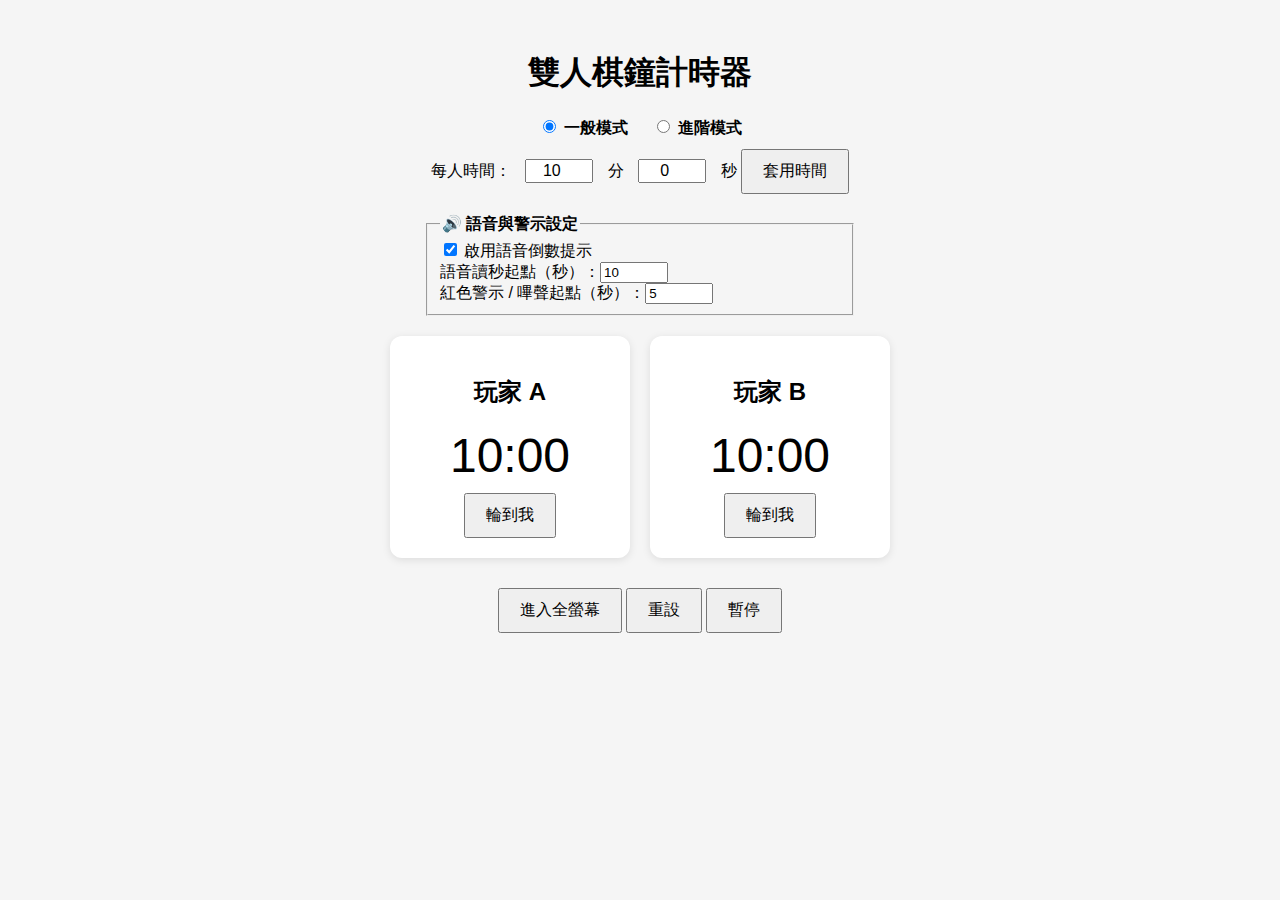
==== index.html @ cf53644a "Initial commit for chess clock timer" ====
<!DOCTYPE html>
<html lang="zh-Hant">
<head>
  <!-- SEO Meta Tags -->
  <meta name="keywords" content="棋鐘, 雙人計時器, 線上圍棋, 線上象棋, 雙人對局, chess clock, board game timer">
  <meta name="author" content="Miller-hub">
  <meta property="og:title" content="雙人棋鐘計時器 - 支援語音提示與加秒">
  <meta property="og:description" content="一款適用於圍棋、象棋與桌遊的雙人線上棋鐘工具，支援語音倒數提示、加秒設定與手機桌面使用。">
  <meta property="og:type" content="website">
  <meta property="og:url" content="https://miller-hub.github.io/chess-clock-timer/">
  <meta property="og:image" content="https://miller-hub.github.io/chess-clock-timer/cover.jpg">

  <meta charset="UTF-8" />
  <meta name="viewport" content="width=device-width, initial-scale=1.0" />
  <meta name="description" content="雙人棋鐘計時器，支援一般與進階模式，自訂分鐘與秒數時間，適用圍棋、象棋、桌遊對局。" />
  <title>雙人棋鐘計時器｜一般與進階模式</title>
  <link rel="stylesheet" href="style.css" />
</head>
<body>
  <div class="container">
    <h1>雙人棋鐘計時器</h1>

    <div class="mode-select">
      <label><input type="radio" name="mode" value="basic" checked onchange="setMode('basic')"> 一般模式</label>
      <label><input type="radio" name="mode" value="advanced" onchange="setMode('advanced')"> 進階模式</label>
    </div>

    <div class="setup">
      <label>每人時間：</label>
      <input type="number" id="startMinutes" value="10" min="0" max="60"> 分
      <input type="number" id="startSeconds" value="0" min="0" max="59"> 秒
      <button onclick="applyStartTime()">套用時間</button>
    </div>

    <div id="advanced-settings" style="display:none;">
      <label>每步加秒：</label>
      <input type="number" id="incrementSeconds" value="0" min="0" max="60"> 秒
    </div>

    <fieldset id="voice-settings" style="margin-top: 20px; text-align: left; max-width: 400px; margin-inline: auto;">
      <legend><strong>🔊 語音與警示設定</strong></legend>
      <label><input type="checkbox" id="enableVoice" checked> 啟用語音倒數提示</label><br/>
      <label>語音讀秒起點（秒）：<input type="number" id="voiceThreshold" value="10" min="1" max="60" style="width: 60px;"></label><br/>
      <label>紅色警示 / 嗶聲起點（秒）：<input type="number" id="alertThreshold" value="5" min="1" max="60" style="width: 60px;"></label>
    </fieldset>

    <div class="timers">
      <div class="player" id="player1">
        <h2>玩家 A</h2>
        <div class="time" id="time1">10:00</div>
        <button onclick="switchPlayer(1)">輪到我</button>
      </div>

      <div class="player" id="player2">
        <h2>玩家 B</h2>
        <div class="time" id="time2">10:00</div>
        <button onclick="switchPlayer(2)">輪到我</button>
      </div>
    </div>

    <div class="controls">
      <button onclick="toggleFullscreen()" id="fullscreenBtn">進入全螢幕</button>
      <button onclick="resetTimers()">重設</button>
      <button onclick="togglePause()" id="pauseBtn">暫停</button>
    </div>
  </div>

  
<script>
function toggleFullscreen() {
  const btn = document.getElementById("fullscreenBtn");
  if (!document.fullscreenElement) {
    document.documentElement.requestFullscreen().then(() => {
      btn.innerText = "離開全螢幕";
    });
  } else {
    document.exitFullscreen().then(() => {
      btn.innerText = "進入全螢幕";
    });
  }
}
</script>
<script src="script.js"></script>

</body>
</html>
---- style.css ----
body {
  font-family: sans-serif;
  background-color: #f5f5f5;
  margin: 0;
  padding: 0;
  text-align: center;
}

.container {
  padding: 30px;
}

.timers {
  display: flex;
  flex-wrap: wrap;
  justify-content: center;
  gap: 20px;
  margin-top: 20px;
}

.player {
  background-color: white;
  border-radius: 12px;
  box-shadow: 0 2px 8px rgba(0,0,0,0.1);
  padding: 20px;
  width: 200px;
}

.player.active {
  background-color: #d0f0ff;
  border: 2px solid #0077cc;
}

.time {
  font-size: 48px;
  margin: 10px 0;
}

.time.red {
  color: red;
  font-weight: bold;
  animation: flash 1s infinite;
}

@keyframes flash {
  0% { opacity: 1; }
  50% { opacity: 0.4; }
  100% { opacity: 1; }
}

button {
  padding: 10px 20px;
  font-size: 16px;
  cursor: pointer;
}

.controls {
  margin-top: 30px;
}

.setup {
  margin-bottom: 20px;
}

.setup input {
  width: 60px;
  font-size: 16px;
  text-align: center;
  margin: 0 10px;
}

.mode-select {
  margin: 10px 0;
}
.mode-select label {
  margin: 0 10px;
  font-weight: bold;
}
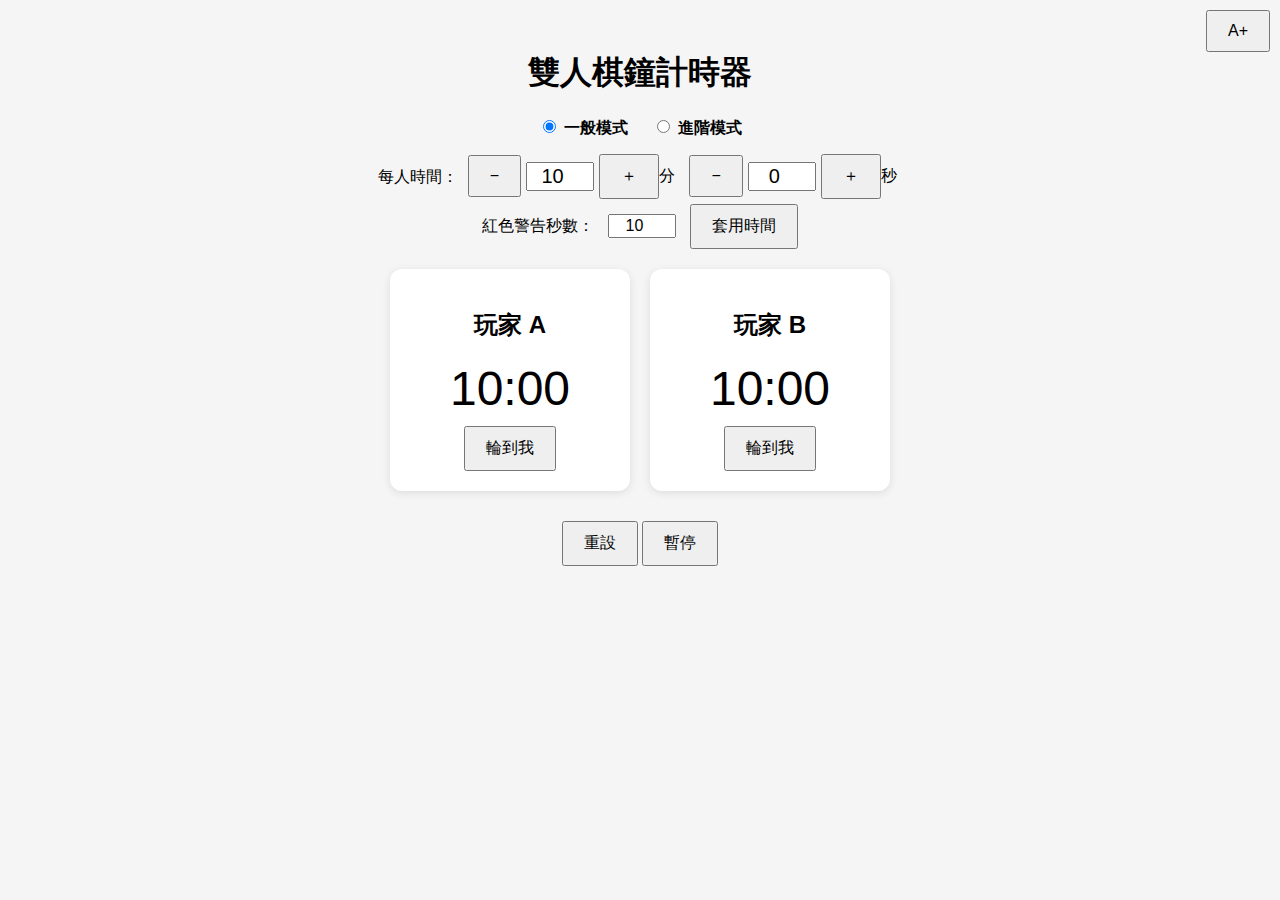
==== commit 699cfbc9: "btn" ====
--- a/index.html
+++ b/index.html
@@ -1,87 +1,253 @@
-
 <!DOCTYPE html>
 <html lang="zh-Hant">
 <head>
-  <!-- SEO Meta Tags -->
-  <meta name="keywords" content="棋鐘, 雙人計時器, 線上圍棋, 線上象棋, 雙人對局, chess clock, board game timer">
-  <meta name="author" content="Miller-hub">
-  <meta property="og:title" content="雙人棋鐘計時器 - 支援語音提示與加秒">
-  <meta property="og:description" content="一款適用於圍棋、象棋與桌遊的雙人線上棋鐘工具，支援語音倒數提示、加秒設定與手機桌面使用。">
-  <meta property="og:type" content="website">
-  <meta property="og:url" content="https://miller-hub.github.io/chess-clock-timer/">
-  <meta property="og:image" content="https://miller-hub.github.io/chess-clock-timer/cover.jpg">
-
   <meta charset="UTF-8" />
   <meta name="viewport" content="width=device-width, initial-scale=1.0" />
-  <meta name="description" content="雙人棋鐘計時器，支援一般與進階模式，自訂分鐘與秒數時間，適用圍棋、象棋、桌遊對局。" />
-  <title>雙人棋鐘計時器｜一般與進階模式</title>
-  <link rel="stylesheet" href="style.css" />
+  <title>雙人棋鐘計時器｜手機友善版</title>
+  <style>
+    body {
+      font-family: sans-serif;
+      background-color: #f5f5f5;
+      margin: 0;
+      padding: 0;
+      text-align: center;
+    }
+    .container {
+      padding: 30px;
+    }
+    .timers {
+      display: flex;
+      flex-wrap: wrap;
+      justify-content: center;
+      gap: 20px;
+      margin-top: 20px;
+    }
+    .player {
+      background-color: white;
+      border-radius: 12px;
+      box-shadow: 0 2px 8px rgba(0,0,0,0.1);
+      padding: 20px;
+      width: 200px;
+    }
+    .player.active {
+      background-color: #d0f0ff;
+      border: 2px solid #0077cc;
+    }
+    .time {
+      font-size: 48px;
+      margin: 10px 0;
+    }
+    .time.red {
+      color: red;
+      font-weight: bold;
+      animation: flash 1s infinite;
+    }
+    @keyframes flash {
+      0% { opacity: 1; }
+      50% { opacity: 0.4; }
+      100% { opacity: 1; }
+    }
+    button {
+      padding: 10px 20px;
+      font-size: 16px;
+      cursor: pointer;
+    }
+    .controls {
+      margin-top: 30px;
+    }
+    .setup {
+      margin-bottom: 20px;
+    }
+    .setup input {
+      width: 60px;
+      font-size: 16px;
+      text-align: center;
+      margin: 0 10px;
+    }
+    .input-group {
+      display: inline-flex;
+      align-items: center;
+      margin: 5px;
+    }
+    .input-group input {
+      width: 60px;
+      text-align: center;
+      font-size: 20px;
+      margin: 0 5px;
+    }
+    .mode-select {
+      margin: 10px 0;
+    }
+    .mode-select label {
+      margin: 0 10px;
+      font-weight: bold;
+    }
+    .big-font {
+      font-size: 1.5em;
+    }
+    .big-font .time {
+      font-size: 80px;
+    }
+    .big-font button {
+      font-size: 28px;
+      padding: 20px 30px;
+    }
+    .big-font label,
+    .big-font input,
+    .big-font h2 {
+      font-size: 24px;
+    }
+  </style>
 </head>
 <body>
+  <button onclick="toggleBigFont()" style="position:fixed;top:10px;right:10px;z-index:999;">A+</button>
   <div class="container">
     <h1>雙人棋鐘計時器</h1>
-
     <div class="mode-select">
       <label><input type="radio" name="mode" value="basic" checked onchange="setMode('basic')"> 一般模式</label>
       <label><input type="radio" name="mode" value="advanced" onchange="setMode('advanced')"> 進階模式</label>
     </div>
-
     <div class="setup">
       <label>每人時間：</label>
-      <input type="number" id="startMinutes" value="10" min="0" max="60"> 分
-      <input type="number" id="startSeconds" value="0" min="0" max="59"> 秒
+      <div class="input-group">
+        <button onclick="adjust('minutes', -1)">−</button>
+        <input type="number" id="startMinutes" value="10" readonly>
+        <button onclick="adjust('minutes', 1)">＋</button> 分
+      </div>
+      <div class="input-group">
+        <button onclick="adjust('seconds', -1)">−</button>
+        <input type="number" id="startSeconds" value="0" readonly>
+        <button onclick="adjust('seconds', 1)">＋</button> 秒
+      </div>
+      <br/>
+      <label>紅色警告秒數：</label>
+      <input type="number" id="warningThreshold" value="10" min="0" max="60">
       <button onclick="applyStartTime()">套用時間</button>
     </div>
-
     <div id="advanced-settings" style="display:none;">
       <label>每步加秒：</label>
       <input type="number" id="incrementSeconds" value="0" min="0" max="60"> 秒
     </div>
-
-    <fieldset id="voice-settings" style="margin-top: 20px; text-align: left; max-width: 400px; margin-inline: auto;">
-      <legend><strong>🔊 語音與警示設定</strong></legend>
-      <label><input type="checkbox" id="enableVoice" checked> 啟用語音倒數提示</label><br/>
-      <label>語音讀秒起點（秒）：<input type="number" id="voiceThreshold" value="10" min="1" max="60" style="width: 60px;"></label><br/>
-      <label>紅色警示 / 嗶聲起點（秒）：<input type="number" id="alertThreshold" value="5" min="1" max="60" style="width: 60px;"></label>
-    </fieldset>
-
     <div class="timers">
       <div class="player" id="player1">
         <h2>玩家 A</h2>
         <div class="time" id="time1">10:00</div>
         <button onclick="switchPlayer(1)">輪到我</button>
       </div>
-
       <div class="player" id="player2">
         <h2>玩家 B</h2>
         <div class="time" id="time2">10:00</div>
         <button onclick="switchPlayer(2)">輪到我</button>
       </div>
     </div>
-
     <div class="controls">
-      <button onclick="toggleFullscreen()" id="fullscreenBtn">進入全螢幕</button>
       <button onclick="resetTimers()">重設</button>
       <button onclick="togglePause()" id="pauseBtn">暫停</button>
     </div>
   </div>
-
-  
-<script>
-function toggleFullscreen() {
-  const btn = document.getElementById("fullscreenBtn");
-  if (!document.fullscreenElement) {
-    document.documentElement.requestFullscreen().then(() => {
-      btn.innerText = "離開全螢幕";
-    });
-  } else {
-    document.exitFullscreen().then(() => {
-      btn.innerText = "進入全螢幕";
-    });
-  }
-}
-</script>
-<script src="script.js"></script>
-
+  <script>
+    let startTime = 600;
+    let time1 = startTime;
+    let time2 = startTime;
+    let currentPlayer = null;
+    let timerInterval = null;
+    let isPaused = false;
+    let incrementPerMove = 0;
+    let warningThreshold = 10;
+
+    function formatTime(sec) {
+      let m = Math.floor(sec / 60);
+      let s = sec % 60;
+      return `${m}:${s < 10 ? '0' + s : s}`;
+    }
+
+    function updateDisplay() {
+      const time1Elem = document.getElementById('time1');
+      const time2Elem = document.getElementById('time2');
+      time1Elem.innerText = formatTime(time1);
+      time2Elem.innerText = formatTime(time2);
+      time1Elem.classList.toggle("red", time1 <= warningThreshold);
+      time2Elem.classList.toggle("red", time2 <= warningThreshold);
+    }
+
+    function switchPlayer(player) {
+      if (isPaused) return;
+      clearInterval(timerInterval);
+      if (currentPlayer && document.querySelector('input[name="mode"]:checked').value === 'advanced') {
+        if (currentPlayer === 1) time1 += incrementPerMove;
+        else time2 += incrementPerMove;
+      }
+      document.getElementById("player1").classList.remove("active");
+      document.getElementById("player2").classList.remove("active");
+      if (player === 1) document.getElementById("player1").classList.add("active");
+      else document.getElementById("player2").classList.add("active");
+      currentPlayer = player;
+      timerInterval = setInterval(() => {
+        if (currentPlayer === 1) {
+          time1--;
+          if (time1 <= 0) clearInterval(timerInterval);
+        } else {
+          time2--;
+          if (time2 <= 0) clearInterval(timerInterval);
+        }
+        updateDisplay();
+      }, 1000);
+    }
+
+    function resetTimers() {
+      clearInterval(timerInterval);
+      time1 = startTime;
+      time2 = startTime;
+      currentPlayer = null;
+      isPaused = false;
+      document.getElementById("pauseBtn").innerText = "暫停";
+      document.getElementById("player1").classList.remove("active");
+      document.getElementById("player2").classList.remove("active");
+      updateDisplay();
+    }
+
+    function applyStartTime() {
+      const minutes = parseInt(document.getElementById("startMinutes").value);
+      const seconds = parseInt(document.getElementById("startSeconds").value);
+      const increment = parseInt(document.getElementById("incrementSeconds").value || "0");
+      const warning = parseInt(document.getElementById("warningThreshold").value || "10");
+      startTime = (minutes * 60) + seconds;
+      incrementPerMove = increment;
+      warningThreshold = warning;
+      resetTimers();
+    }
+
+    function togglePause() {
+      const pauseBtn = document.getElementById("pauseBtn");
+      if (!isPaused) {
+        clearInterval(timerInterval);
+        isPaused = true;
+        pauseBtn.innerText = "繼續";
+      } else {
+        isPaused = false;
+        pauseBtn.innerText = "暫停";
+        if (currentPlayer) switchPlayer(currentPlayer);
+      }
+    }
+
+    function setMode(mode) {
+      const adv = document.getElementById("advanced-settings");
+      adv.style.display = (mode === "advanced") ? "block" : "none";
+    }
+
+    function toggleBigFont() {
+      document.body.classList.toggle('big-font');
+    }
+
+    function adjust(type, delta) {
+      let input = document.getElementById(type === 'minutes' ? 'startMinutes' : 'startSeconds');
+      let value = parseInt(input.value) + delta;
+      if (type === 'minutes') value = Math.max(0, Math.min(60, value));
+      else value = Math.max(0, Math.min(59, value));
+      input.value = value;
+    }
+
+    updateDisplay();
+  </script>
 </body>
 </html>
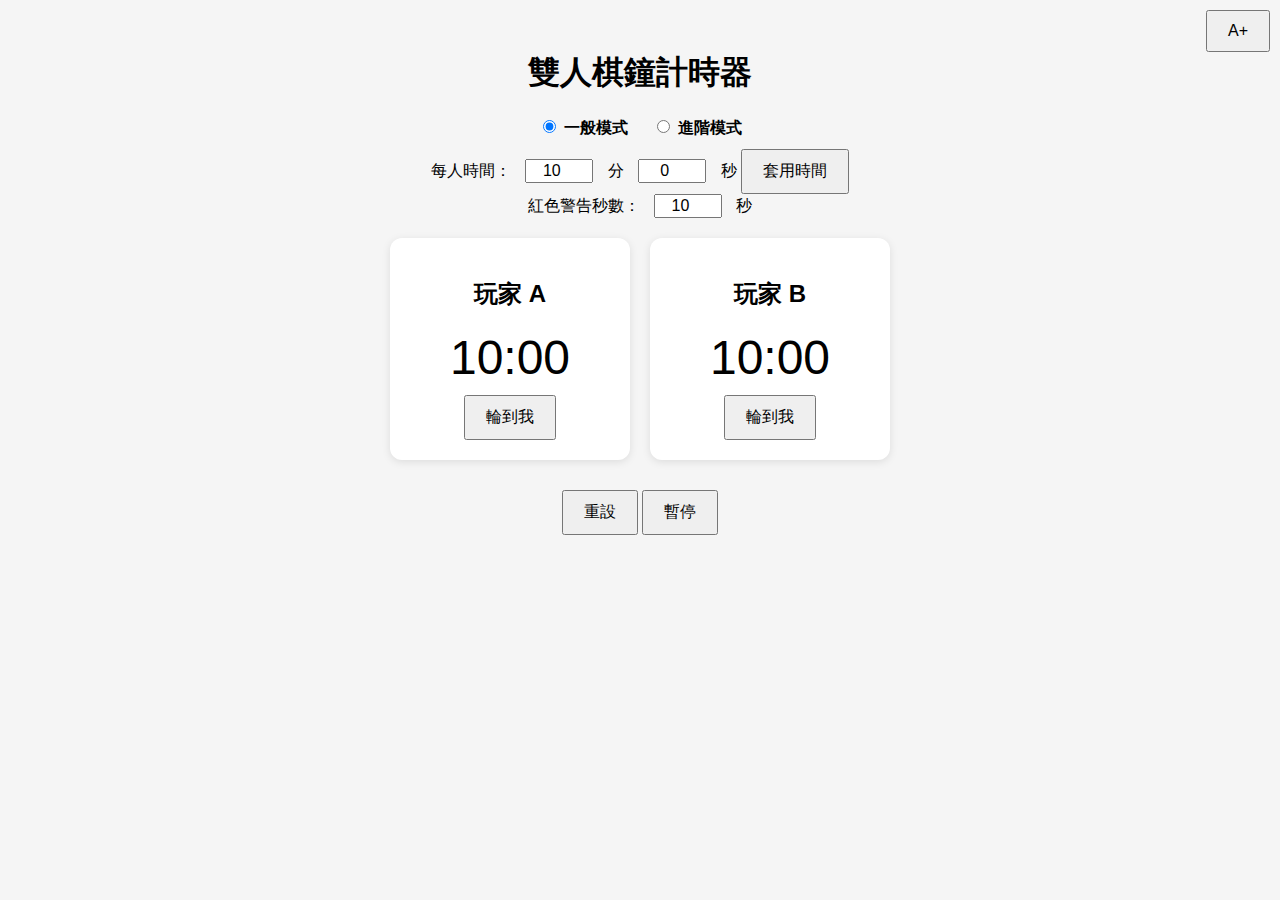
==== commit 7a9553ff: "v1" ====
--- a/index.html
+++ b/index.html
@@ -3,251 +3,55 @@
 <head>
   <meta charset="UTF-8" />
   <meta name="viewport" content="width=device-width, initial-scale=1.0" />
-  <title>雙人棋鐘計時器｜手機友善版</title>
-  <style>
-    body {
-      font-family: sans-serif;
-      background-color: #f5f5f5;
-      margin: 0;
-      padding: 0;
-      text-align: center;
-    }
-    .container {
-      padding: 30px;
-    }
-    .timers {
-      display: flex;
-      flex-wrap: wrap;
-      justify-content: center;
-      gap: 20px;
-      margin-top: 20px;
-    }
-    .player {
-      background-color: white;
-      border-radius: 12px;
-      box-shadow: 0 2px 8px rgba(0,0,0,0.1);
-      padding: 20px;
-      width: 200px;
-    }
-    .player.active {
-      background-color: #d0f0ff;
-      border: 2px solid #0077cc;
-    }
-    .time {
-      font-size: 48px;
-      margin: 10px 0;
-    }
-    .time.red {
-      color: red;
-      font-weight: bold;
-      animation: flash 1s infinite;
-    }
-    @keyframes flash {
-      0% { opacity: 1; }
-      50% { opacity: 0.4; }
-      100% { opacity: 1; }
-    }
-    button {
-      padding: 10px 20px;
-      font-size: 16px;
-      cursor: pointer;
-    }
-    .controls {
-      margin-top: 30px;
-    }
-    .setup {
-      margin-bottom: 20px;
-    }
-    .setup input {
-      width: 60px;
-      font-size: 16px;
-      text-align: center;
-      margin: 0 10px;
-    }
-    .input-group {
-      display: inline-flex;
-      align-items: center;
-      margin: 5px;
-    }
-    .input-group input {
-      width: 60px;
-      text-align: center;
-      font-size: 20px;
-      margin: 0 5px;
-    }
-    .mode-select {
-      margin: 10px 0;
-    }
-    .mode-select label {
-      margin: 0 10px;
-      font-weight: bold;
-    }
-    .big-font {
-      font-size: 1.5em;
-    }
-    .big-font .time {
-      font-size: 80px;
-    }
-    .big-font button {
-      font-size: 28px;
-      padding: 20px 30px;
-    }
-    .big-font label,
-    .big-font input,
-    .big-font h2 {
-      font-size: 24px;
-    }
-  </style>
+  <meta name="description" content="雙人棋鐘計時器，支援一般與進階模式，自訂分鐘與秒數時間，適用圍棋、象棋、桌遊對局。" />
+  <title>雙人棋鐘計時器｜一般與進階模式</title>
+  <link rel="stylesheet" href="style.css" />
 </head>
 <body>
   <button onclick="toggleBigFont()" style="position:fixed;top:10px;right:10px;z-index:999;">A+</button>
   <div class="container">
     <h1>雙人棋鐘計時器</h1>
+
     <div class="mode-select">
       <label><input type="radio" name="mode" value="basic" checked onchange="setMode('basic')"> 一般模式</label>
       <label><input type="radio" name="mode" value="advanced" onchange="setMode('advanced')"> 進階模式</label>
     </div>
+
     <div class="setup">
       <label>每人時間：</label>
-      <div class="input-group">
-        <button onclick="adjust('minutes', -1)">−</button>
-        <input type="number" id="startMinutes" value="10" readonly>
-        <button onclick="adjust('minutes', 1)">＋</button> 分
-      </div>
-      <div class="input-group">
-        <button onclick="adjust('seconds', -1)">−</button>
-        <input type="number" id="startSeconds" value="0" readonly>
-        <button onclick="adjust('seconds', 1)">＋</button> 秒
-      </div>
-      <br/>
+      <input type="number" id="startMinutes" value="10" min="0" max="60"> 分
+      <input type="number" id="startSeconds" value="0" min="0" max="59"> 秒
+      <button onclick="applyStartTime()">套用時間</button>
+      <br />
       <label>紅色警告秒數：</label>
-      <input type="number" id="warningThreshold" value="10" min="0" max="60">
-      <button onclick="applyStartTime()">套用時間</button>
+      <input type="number" id="warningThreshold" value="10" min="0" max="60"> 秒
     </div>
+
     <div id="advanced-settings" style="display:none;">
       <label>每步加秒：</label>
       <input type="number" id="incrementSeconds" value="0" min="0" max="60"> 秒
     </div>
+
     <div class="timers">
       <div class="player" id="player1">
         <h2>玩家 A</h2>
         <div class="time" id="time1">10:00</div>
         <button onclick="switchPlayer(1)">輪到我</button>
       </div>
+
       <div class="player" id="player2">
         <h2>玩家 B</h2>
         <div class="time" id="time2">10:00</div>
         <button onclick="switchPlayer(2)">輪到我</button>
       </div>
     </div>
+
     <div class="controls">
       <button onclick="resetTimers()">重設</button>
       <button onclick="togglePause()" id="pauseBtn">暫停</button>
     </div>
   </div>
-  <script>
-    let startTime = 600;
-    let time1 = startTime;
-    let time2 = startTime;
-    let currentPlayer = null;
-    let timerInterval = null;
-    let isPaused = false;
-    let incrementPerMove = 0;
-    let warningThreshold = 10;
 
-    function formatTime(sec) {
-      let m = Math.floor(sec / 60);
-      let s = sec % 60;
-      return `${m}:${s < 10 ? '0' + s : s}`;
-    }
-
-    function updateDisplay() {
-      const time1Elem = document.getElementById('time1');
-      const time2Elem = document.getElementById('time2');
-      time1Elem.innerText = formatTime(time1);
-      time2Elem.innerText = formatTime(time2);
-      time1Elem.classList.toggle("red", time1 <= warningThreshold);
-      time2Elem.classList.toggle("red", time2 <= warningThreshold);
-    }
-
-    function switchPlayer(player) {
-      if (isPaused) return;
-      clearInterval(timerInterval);
-      if (currentPlayer && document.querySelector('input[name="mode"]:checked').value === 'advanced') {
-        if (currentPlayer === 1) time1 += incrementPerMove;
-        else time2 += incrementPerMove;
-      }
-      document.getElementById("player1").classList.remove("active");
-      document.getElementById("player2").classList.remove("active");
-      if (player === 1) document.getElementById("player1").classList.add("active");
-      else document.getElementById("player2").classList.add("active");
-      currentPlayer = player;
-      timerInterval = setInterval(() => {
-        if (currentPlayer === 1) {
-          time1--;
-          if (time1 <= 0) clearInterval(timerInterval);
-        } else {
-          time2--;
-          if (time2 <= 0) clearInterval(timerInterval);
-        }
-        updateDisplay();
-      }, 1000);
-    }
-
-    function resetTimers() {
-      clearInterval(timerInterval);
-      time1 = startTime;
-      time2 = startTime;
-      currentPlayer = null;
-      isPaused = false;
-      document.getElementById("pauseBtn").innerText = "暫停";
-      document.getElementById("player1").classList.remove("active");
-      document.getElementById("player2").classList.remove("active");
-      updateDisplay();
-    }
-
-    function applyStartTime() {
-      const minutes = parseInt(document.getElementById("startMinutes").value);
-      const seconds = parseInt(document.getElementById("startSeconds").value);
-      const increment = parseInt(document.getElementById("incrementSeconds").value || "0");
-      const warning = parseInt(document.getElementById("warningThreshold").value || "10");
-      startTime = (minutes * 60) + seconds;
-      incrementPerMove = increment;
-      warningThreshold = warning;
-      resetTimers();
-    }
-
-    function togglePause() {
-      const pauseBtn = document.getElementById("pauseBtn");
-      if (!isPaused) {
-        clearInterval(timerInterval);
-        isPaused = true;
-        pauseBtn.innerText = "繼續";
-      } else {
-        isPaused = false;
-        pauseBtn.innerText = "暫停";
-        if (currentPlayer) switchPlayer(currentPlayer);
-      }
-    }
-
-    function setMode(mode) {
-      const adv = document.getElementById("advanced-settings");
-      adv.style.display = (mode === "advanced") ? "block" : "none";
-    }
-
-    function toggleBigFont() {
-      document.body.classList.toggle('big-font');
-    }
-
-    function adjust(type, delta) {
-      let input = document.getElementById(type === 'minutes' ? 'startMinutes' : 'startSeconds');
-      let value = parseInt(input.value) + delta;
-      if (type === 'minutes') value = Math.max(0, Math.min(60, value));
-      else value = Math.max(0, Math.min(59, value));
-      input.value = value;
-    }
-
-    updateDisplay();
-  </script>
+  <script src="script.js"></script>
 </body>
 </html>
--- a/style.css
+++ b/style.css
@@ -0,0 +1,143 @@
+body {
+  font-family: sans-serif;
+  background-color: #f5f5f5;
+  margin: 0;
+  padding: 0;
+  text-align: center;
+}
+
+.container {
+  padding: 30px;
+}
+
+.timers {
+  display: flex;
+  flex-wrap: wrap;
+  justify-content: center;
+  gap: 20px;
+  margin-top: 20px;
+}
+
+.player {
+  background-color: white;
+  border-radius: 12px;
+  box-shadow: 0 2px 8px rgba(0,0,0,0.1);
+  padding: 20px;
+  width: 200px;
+}
+
+.player.active {
+  background-color: #d0f0ff;
+  border: 2px solid #0077cc;
+}
+
+.time {
+  font-size: 48px;
+  margin: 10px 0;
+}
+
+.time.red {
+  color: red;
+  font-weight: bold;
+  animation: flash 1s infinite;
+}
+
+@keyframes flash {
+  0% { opacity: 1; }
+  50% { opacity: 0.4; }
+  100% { opacity: 1; }
+}
+
+button {
+  padding: 10px 20px;
+  font-size: 16px;
+  cursor: pointer;
+}
+
+.controls {
+  margin-top: 30px;
+}
+
+.setup {
+  margin-bottom: 20px;
+}
+
+.setup input {
+  width: 60px;
+  font-size: 16px;
+  text-align: center;
+  margin: 0 10px;
+}
+
+.mode-select {
+  margin: 10px 0;
+}
+.mode-select label {
+  margin: 0 10px;
+  font-weight: bold;
+}
+
+
+/* 手機專注模式（全螢幕時啟用） */
+body.minimal .setup,
+body.minimal .mode-select,
+body.minimal #advanced-settings,
+body.minimal #voice-settings,
+body.minimal .controls,
+body.minimal h1 {
+  display: none;
+}
+
+body.minimal .player {
+  width: 100%;
+  font-size: 24px;
+}
+
+body.minimal .time {
+  font-size: 72px;
+}
+
+body.minimal .timers {
+  flex-direction: column;
+  align-items: center;
+  gap: 30px;
+}
+
+
+/* 手機專用視覺優化 */
+@media (max-width: 768px) {
+  .time {
+    font-size: 64px;
+  }
+
+  .player h2 {
+    font-size: 28px;
+  }
+
+  button {
+    font-size: 24px;
+    padding: 16px 24px;
+  }
+
+  .setup input,
+  #voiceThreshold,
+  #alertThreshold {
+    font-size: 20px;
+    padding: 4px;
+    width: 80px;
+  }
+
+  .setup label,
+  #voice-settings label,
+  #advanced-settings label {
+    font-size: 20px;
+  }
+
+  .mode-select label {
+    font-size: 20px;
+  }
+
+  .container {
+    padding: 20px;
+  }
+}
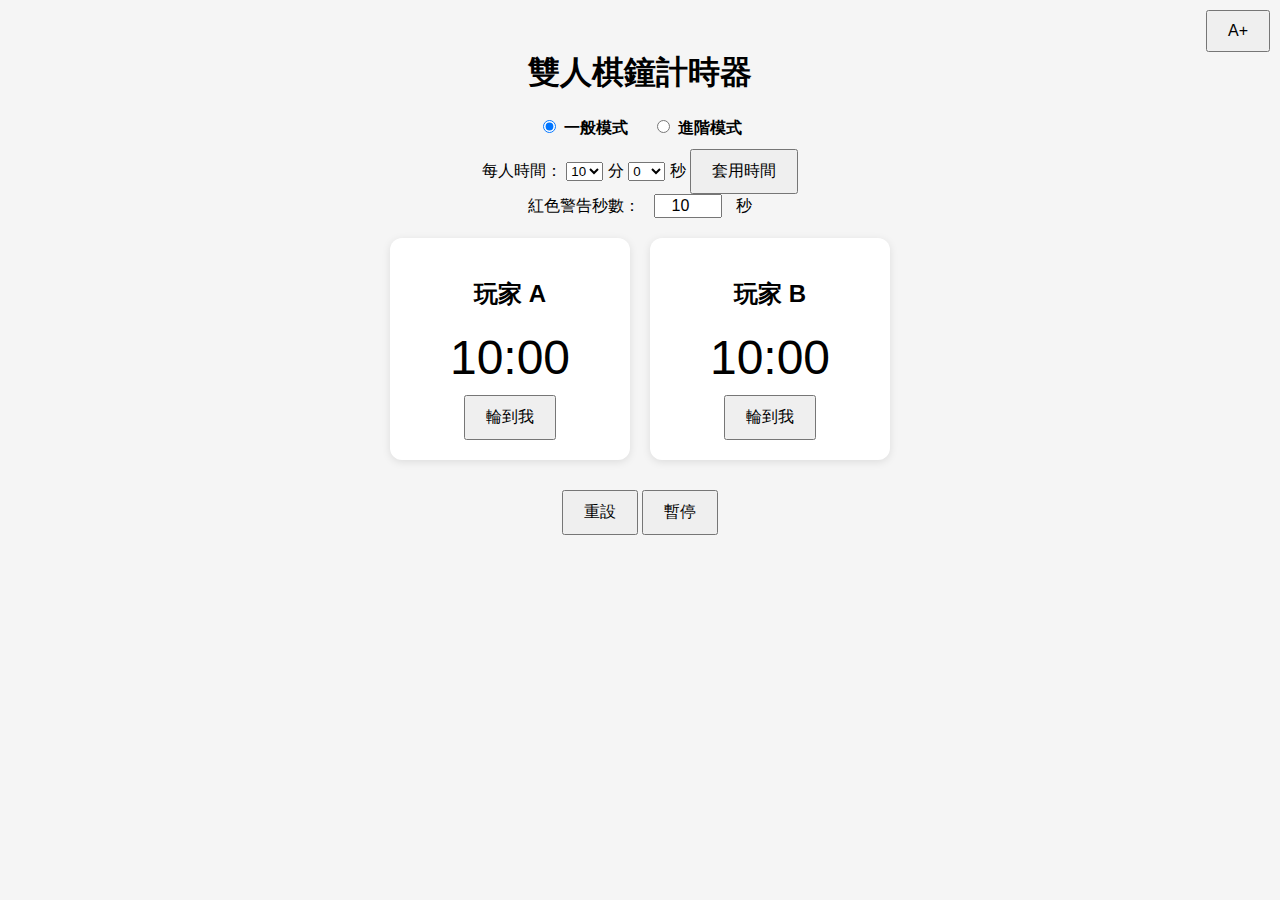
==== commit 7ba03533: "選單" ====
--- a/index.html
+++ b/index.html
@@ -19,13 +19,143 @@
 
     <div class="setup">
       <label>每人時間：</label>
-      <input type="number" id="startMinutes" value="10" min="0" max="60"> 分
-      <input type="number" id="startSeconds" value="0" min="0" max="59"> 秒
+      <select id="startMinutes">
+        <!-- 分鐘：0~60，預設 10 -->
+        <option value="0">0</option>
+        <option value="1">1</option>
+        <option value="2">2</option>
+        <option value="3">3</option>
+        <option value="4">4</option>
+        <option value="5">5</option>
+        <option value="6">6</option>
+        <option value="7">7</option>
+        <option value="8">8</option>
+        <option value="9">9</option>
+        <option value="10" selected>10</option>
+        <option value="11">11</option>
+        <option value="12">12</option>
+        <option value="13">13</option>
+        <option value="14">14</option>
+        <option value="15">15</option>
+        <option value="16">16</option>
+        <option value="17">17</option>
+        <option value="18">18</option>
+        <option value="19">19</option>
+        <option value="20">20</option>
+        <option value="21">21</option>
+        <option value="22">22</option>
+        <option value="23">23</option>
+        <option value="24">24</option>
+        <option value="25">25</option>
+        <option value="26">26</option>
+        <option value="27">27</option>
+        <option value="28">28</option>
+        <option value="29">29</option>
+        <option value="30">30</option>
+        <option value="31">31</option>
+        <option value="32">32</option>
+        <option value="33">33</option>
+        <option value="34">34</option>
+        <option value="35">35</option>
+        <option value="36">36</option>
+        <option value="37">37</option>
+        <option value="38">38</option>
+        <option value="39">39</option>
+        <option value="40">40</option>
+        <option value="41">41</option>
+        <option value="42">42</option>
+        <option value="43">43</option>
+        <option value="44">44</option>
+        <option value="45">45</option>
+        <option value="46">46</option>
+        <option value="47">47</option>
+        <option value="48">48</option>
+        <option value="49">49</option>
+        <option value="50">50</option>
+        <option value="51">51</option>
+        <option value="52">52</option>
+        <option value="53">53</option>
+        <option value="54">54</option>
+        <option value="55">55</option>
+        <option value="56">56</option>
+        <option value="57">57</option>
+        <option value="58">58</option>
+        <option value="59">59</option>
+        <option value="60">60</option>
+      </select> 分
+    
+      <select id="startSeconds">
+        <!-- 秒數：0~59，預設 0 -->
+        <option value="0" selected>0</option>
+        <option value="1">1</option>
+        <option value="2">2</option>
+        <option value="3">3</option>
+        <option value="4">4</option>
+        <option value="5">5</option>
+        <option value="6">6</option>
+        <option value="7">7</option>
+        <option value="8">8</option>
+        <option value="9">9</option>
+        <option value="10">10</option>
+        <option value="11">11</option>
+        <option value="12">12</option>
+        <option value="13">13</option>
+        <option value="14">14</option>
+        <option value="15">15</option>
+        <option value="16">16</option>
+        <option value="17">17</option>
+        <option value="18">18</option>
+        <option value="19">19</option>
+        <option value="20">20</option>
+        <option value="21">21</option>
+        <option value="22">22</option>
+        <option value="23">23</option>
+        <option value="24">24</option>
+        <option value="25">25</option>
+        <option value="26">26</option>
+        <option value="27">27</option>
+        <option value="28">28</option>
+        <option value="29">29</option>
+        <option value="30">30</option>
+        <option value="31">31</option>
+        <option value="32">32</option>
+        <option value="33">33</option>
+        <option value="34">34</option>
+        <option value="35">35</option>
+        <option value="36">36</option>
+        <option value="37">37</option>
+        <option value="38">38</option>
+        <option value="39">39</option>
+        <option value="40">40</option>
+        <option value="41">41</option>
+        <option value="42">42</option>
+        <option value="43">43</option>
+        <option value="44">44</option>
+        <option value="45">45</option>
+        <option value="46">46</option>
+        <option value="47">47</option>
+        <option value="48">48</option>
+        <option value="49">49</option>
+        <option value="50">50</option>
+        <option value="51">51</option>
+        <option value="52">52</option>
+        <option value="53">53</option>
+        <option value="54">54</option>
+        <option value="55">55</option>
+        <option value="56">56</option>
+        <option value="57">57</option>
+        <option value="58">58</option>
+        <option value="59">59</option>
+      </select> 秒
+    
       <button onclick="applyStartTime()">套用時間</button>
       <br />
       <label>紅色警告秒數：</label>
       <input type="number" id="warningThreshold" value="10" min="0" max="60"> 秒
     </div>
+    
+    
+    
 
     <div id="advanced-settings" style="display:none;">
       <label>每步加秒：</label>
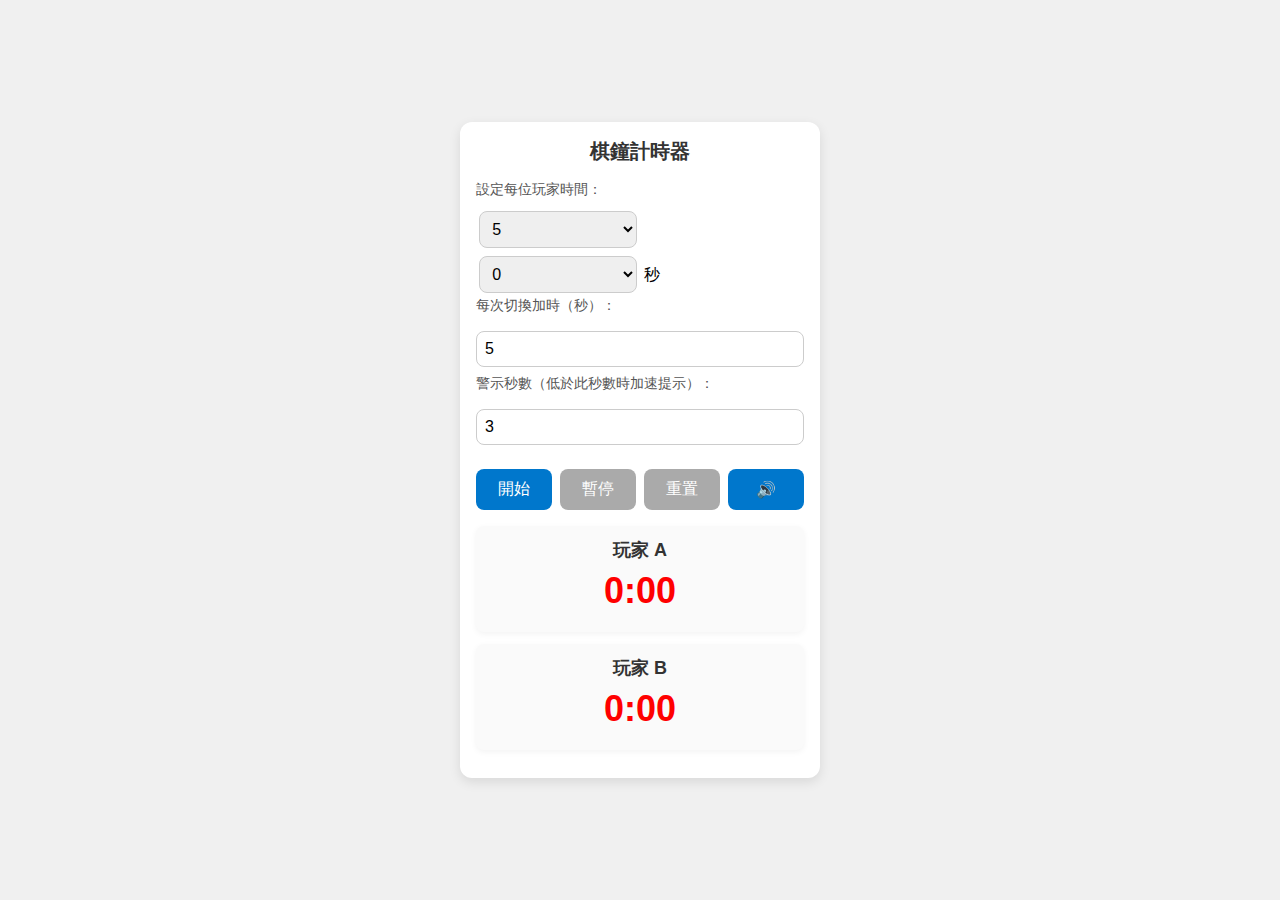
==== commit a0bd55cb: "audio" ====
--- a/index.html
+++ b/index.html
@@ -2,186 +2,206 @@
 <html lang="zh-Hant">
 <head>
   <meta charset="UTF-8" />
-  <meta name="viewport" content="width=device-width, initial-scale=1.0" />
-  <meta name="description" content="雙人棋鐘計時器，支援一般與進階模式，自訂分鐘與秒數時間，適用圍棋、象棋、桌遊對局。" />
-  <title>雙人棋鐘計時器｜一般與進階模式</title>
-  <link rel="stylesheet" href="style.css" />
+  <meta name="viewport" content="width=device-width, initial-scale=1.0, maximum-scale=1.0, user-scalable=no" />
+  <title>棋鐘計時器</title>
+  <style>
+    * { box-sizing: border-box; margin: 0; padding: 0; }
+    body { font-family: sans-serif; background: #f0f0f0; display: flex; justify-content: center; align-items: center; min-height: 100vh; padding: 16px; }
+    .container { width: 100%; max-width: 360px; background: #fff; border-radius: 12px; box-shadow: 0 4px 12px rgba(0,0,0,0.1); padding: 16px; }
+    h1 { text-align: center; font-size: 20px; color: #333; margin-bottom: 16px; }
+    .setup, .controls { margin-bottom: 16px; }
+    label { font-size: 14px; color: #555; display: block; margin-bottom: 8px; }
+    select, input[type="number"] {
+      width: 48%; font-size: 16px; padding: 8px; margin: 4px 1%; border: 1px solid #ccc; border-radius: 8px;
+    }
+    #increment, #alertSeconds {
+      width: 100%; margin: 8px 0;
+    }
+    .controls { display: flex; gap: 8px; justify-content: space-between; }
+    .controls button { flex: 1; font-size: 16px; padding: 10px 0; border: none; border-radius: 8px; background: #0077cc; color: #fff; cursor: pointer; }
+    .controls button:disabled { background: #aaa; cursor: not-allowed; }
+    .player { background: #fafafa; border-radius: 8px; padding: 12px; text-align: center; box-shadow: 0 2px 6px rgba(0,0,0,0.05); transition: background 0.3s, border 0.3s; cursor: pointer; margin-bottom: 12px; }
+    .player.active { background: #d0f8ff; border: 2px solid #0077cc; }
+    .player h2 { font-size: 18px; color: #333; margin-bottom: 8px; }
+    .time { font-size: 36px; color: #222; font-weight: bold; margin-bottom: 8px; }
+    .time.red { color: red; animation: flash 1s infinite; }
+    @keyframes flash { 0%{opacity:1;}50%{opacity:0.4;}100%{opacity:1;} }
+  </style>
 </head>
 <body>
-  <button onclick="toggleBigFont()" style="position:fixed;top:10px;right:10px;z-index:999;">A+</button>
   <div class="container">
-    <h1>雙人棋鐘計時器</h1>
-
-    <div class="mode-select">
-      <label><input type="radio" name="mode" value="basic" checked onchange="setMode('basic')"> 一般模式</label>
-      <label><input type="radio" name="mode" value="advanced" onchange="setMode('advanced')"> 進階模式</label>
-    </div>
-
+    <h1>棋鐘計時器</h1>
     <div class="setup">
-      <label>每人時間：</label>
-      <select id="startMinutes">
-        <!-- 分鐘：0~60，預設 10 -->
-        <option value="0">0</option>
-        <option value="1">1</option>
-        <option value="2">2</option>
-        <option value="3">3</option>
-        <option value="4">4</option>
-        <option value="5">5</option>
-        <option value="6">6</option>
-        <option value="7">7</option>
-        <option value="8">8</option>
-        <option value="9">9</option>
-        <option value="10" selected>10</option>
-        <option value="11">11</option>
-        <option value="12">12</option>
-        <option value="13">13</option>
-        <option value="14">14</option>
-        <option value="15">15</option>
-        <option value="16">16</option>
-        <option value="17">17</option>
-        <option value="18">18</option>
-        <option value="19">19</option>
-        <option value="20">20</option>
-        <option value="21">21</option>
-        <option value="22">22</option>
-        <option value="23">23</option>
-        <option value="24">24</option>
-        <option value="25">25</option>
-        <option value="26">26</option>
-        <option value="27">27</option>
-        <option value="28">28</option>
-        <option value="29">29</option>
-        <option value="30">30</option>
-        <option value="31">31</option>
-        <option value="32">32</option>
-        <option value="33">33</option>
-        <option value="34">34</option>
-        <option value="35">35</option>
-        <option value="36">36</option>
-        <option value="37">37</option>
-        <option value="38">38</option>
-        <option value="39">39</option>
-        <option value="40">40</option>
-        <option value="41">41</option>
-        <option value="42">42</option>
-        <option value="43">43</option>
-        <option value="44">44</option>
-        <option value="45">45</option>
-        <option value="46">46</option>
-        <option value="47">47</option>
-        <option value="48">48</option>
-        <option value="49">49</option>
-        <option value="50">50</option>
-        <option value="51">51</option>
-        <option value="52">52</option>
-        <option value="53">53</option>
-        <option value="54">54</option>
-        <option value="55">55</option>
-        <option value="56">56</option>
-        <option value="57">57</option>
-        <option value="58">58</option>
-        <option value="59">59</option>
-        <option value="60">60</option>
-      </select> 分
-    
-      <select id="startSeconds">
-        <!-- 秒數：0~59，預設 0 -->
-        <option value="0" selected>0</option>
-        <option value="1">1</option>
-        <option value="2">2</option>
-        <option value="3">3</option>
-        <option value="4">4</option>
-        <option value="5">5</option>
-        <option value="6">6</option>
-        <option value="7">7</option>
-        <option value="8">8</option>
-        <option value="9">9</option>
-        <option value="10">10</option>
-        <option value="11">11</option>
-        <option value="12">12</option>
-        <option value="13">13</option>
-        <option value="14">14</option>
-        <option value="15">15</option>
-        <option value="16">16</option>
-        <option value="17">17</option>
-        <option value="18">18</option>
-        <option value="19">19</option>
-        <option value="20">20</option>
-        <option value="21">21</option>
-        <option value="22">22</option>
-        <option value="23">23</option>
-        <option value="24">24</option>
-        <option value="25">25</option>
-        <option value="26">26</option>
-        <option value="27">27</option>
-        <option value="28">28</option>
-        <option value="29">29</option>
-        <option value="30">30</option>
-        <option value="31">31</option>
-        <option value="32">32</option>
-        <option value="33">33</option>
-        <option value="34">34</option>
-        <option value="35">35</option>
-        <option value="36">36</option>
-        <option value="37">37</option>
-        <option value="38">38</option>
-        <option value="39">39</option>
-        <option value="40">40</option>
-        <option value="41">41</option>
-        <option value="42">42</option>
-        <option value="43">43</option>
-        <option value="44">44</option>
-        <option value="45">45</option>
-        <option value="46">46</option>
-        <option value="47">47</option>
-        <option value="48">48</option>
-        <option value="49">49</option>
-        <option value="50">50</option>
-        <option value="51">51</option>
-        <option value="52">52</option>
-        <option value="53">53</option>
-        <option value="54">54</option>
-        <option value="55">55</option>
-        <option value="56">56</option>
-        <option value="57">57</option>
-        <option value="58">58</option>
-        <option value="59">59</option>
-      </select> 秒
-    
-      <button onclick="applyStartTime()">套用時間</button>
-      <br />
-      <label>紅色警告秒數：</label>
-      <input type="number" id="warningThreshold" value="10" min="0" max="60"> 秒
-    </div>
-    
-    
-    
-
-    <div id="advanced-settings" style="display:none;">
-      <label>每步加秒：</label>
-      <input type="number" id="incrementSeconds" value="0" min="0" max="60"> 秒
-    </div>
-
-    <div class="timers">
-      <div class="player" id="player1">
-        <h2>玩家 A</h2>
-        <div class="time" id="time1">10:00</div>
-        <button onclick="switchPlayer(1)">輪到我</button>
-      </div>
-
-      <div class="player" id="player2">
-        <h2>玩家 B</h2>
-        <div class="time" id="time2">10:00</div>
-        <button onclick="switchPlayer(2)">輪到我</button>
-      </div>
+      <label>設定每位玩家時間：</label>
+      <select id="minutes"></select>
+      <select id="seconds"></select> 秒
+
+      <label>每次切換加時（秒）：</label>
+      <input type="number" id="increment" value="5" min="0" />
+
+      <label>警示秒數（低於此秒數時加速提示）：</label>
+      <input type="number" id="alertSeconds" value="3" min="1" />
     </div>
 
     <div class="controls">
-      <button onclick="resetTimers()">重設</button>
-      <button onclick="togglePause()" id="pauseBtn">暫停</button>
+      <button id="startBtn">開始</button>
+      <button id="pauseBtn" disabled>暫停</button>
+      <button id="resetBtn" disabled>重置</button>
+      <button id="muteBtn">🔊</button>
+    </div>
+
+    <div class="player" id="p1">
+      <h2>玩家 A</h2>
+      <div class="time" id="t1">00:00</div>
+    </div>
+    <div class="player" id="p2">
+      <h2>玩家 B</h2>
+      <div class="time" id="t2">00:00</div>
     </div>
   </div>
 
-  <script src="script.js"></script>
+  <script>
+    const AudioCtx = window.AudioContext || window.webkitAudioContext;
+    const audioCtx = new AudioCtx();
+    let muted = false;
+    function playBeep(duration = 100, frequency = 440) {
+      if (muted) return;
+      const osc = audioCtx.createOscillator();
+      const gain = audioCtx.createGain();
+      osc.connect(gain);
+      gain.connect(audioCtx.destination);
+      osc.frequency.value = frequency;
+      gain.gain.value = 1;
+      osc.start();
+      setTimeout(() => osc.stop(), duration);
+    }
+
+    const startBtn = document.getElementById('startBtn');
+    const pauseBtn = document.getElementById('pauseBtn');
+    const resetBtn = document.getElementById('resetBtn');
+    const muteBtn = document.getElementById('muteBtn');
+    const p1 = document.getElementById('p1');
+    const p2 = document.getElementById('p2');
+    const t1 = document.getElementById('t1');
+    const t2 = document.getElementById('t2');
+    const minSel = document.getElementById('minutes');
+    const secSel = document.getElementById('seconds');
+    const incrementInput = document.getElementById('increment');
+    const alertInput = document.getElementById('alertSeconds');
+
+    let totalSec = 0, timeA = 0, timeB = 0;
+    let current = 0;
+    let intervalId = null;
+    let paused = false;
+
+    for (let i = 0; i <= 60; i++) {
+      minSel.add(new Option(i, i));
+      if (i < 60) secSel.add(new Option(i, i));
+    }
+    minSel.value = 5;
+    secSel.value = 0;
+
+    function format(sec) {
+      const m = Math.floor(sec / 60), s = sec % 60;
+      return `${m}:${s < 10 ? '0' + s : s}`;
+    }
+
+    function update() {
+      const alertSec = parseInt(alertInput.value) || 3;
+      t1.textContent = format(timeA);
+      t2.textContent = format(timeB);
+      p1.classList.toggle('active', current === 1);
+      p2.classList.toggle('active', current === 2);
+      [t1, t2].forEach((el, i) => {
+        const t = i === 0 ? timeA : timeB;
+        el.classList.toggle('red', t <= alertSec);
+      });
+    }
+
+    function tick() {
+      if (paused || !current) return;
+      const alertSec = parseInt(alertInput.value) || 3;
+
+      if (current === 1) timeA--;
+      else if (current === 2) timeB--;
+
+      const remaining = current === 1 ? timeA : timeB;
+
+      playBeep();
+
+      if (remaining > 0 && remaining <= alertSec) {
+        setTimeout(() => playBeep(80, 660), 300); // 快速提示音效
+      }
+
+      update();
+
+      if (remaining <= 0) {
+        clearInterval(intervalId);
+        startBtn.disabled = false;
+        pauseBtn.disabled = true;
+        resetBtn.disabled = false;
+      }
+    }
+
+    function switchPlayer() {
+      if (!current) return;
+      clearInterval(intervalId);
+
+      const inc = parseInt(incrementInput.value) || 0;
+      if (current === 1) timeA += inc;
+      else if (current === 2) timeB += inc;
+
+      current = current === 1 ? 2 : 1;
+      update();
+      intervalId = setInterval(tick, 1000);
+    }
+
+    startBtn.onclick = () => {
+      audioCtx.resume();
+      totalSec = parseInt(minSel.value) * 60 + parseInt(secSel.value);
+      timeA = timeB = totalSec;
+      current = 1;
+      paused = false;
+      startBtn.disabled = true;
+      pauseBtn.disabled = false;
+      resetBtn.disabled = false;
+      update();
+      intervalId = setInterval(tick, 1000);
+    };
+
+    pauseBtn.onclick = () => {
+      if (paused) {
+        paused = false;
+        intervalId = setInterval(tick, 1000);
+        pauseBtn.textContent = "暫停";
+      } else {
+        paused = true;
+        clearInterval(intervalId);
+        pauseBtn.textContent = "繼續";
+      }
+    };
+
+    resetBtn.onclick = () => {
+      clearInterval(intervalId);
+      current = 0;
+      paused = false;
+      startBtn.disabled = false;
+      pauseBtn.disabled = true;
+      resetBtn.disabled = true;
+      timeA = timeB = totalSec;
+      pauseBtn.textContent = "暫停";
+      update();
+    };
+
+    muteBtn.onclick = () => {
+      muted = !muted;
+      muteBtn.textContent = muted ? '🔇' : '🔊';
+    };
+
+    p1.onclick = () => { if (current === 2) switchPlayer(); };
+    p2.onclick = () => { if (current === 1) switchPlayer(); };
+
+    update();
+  </script>
 </body>
 </html>
